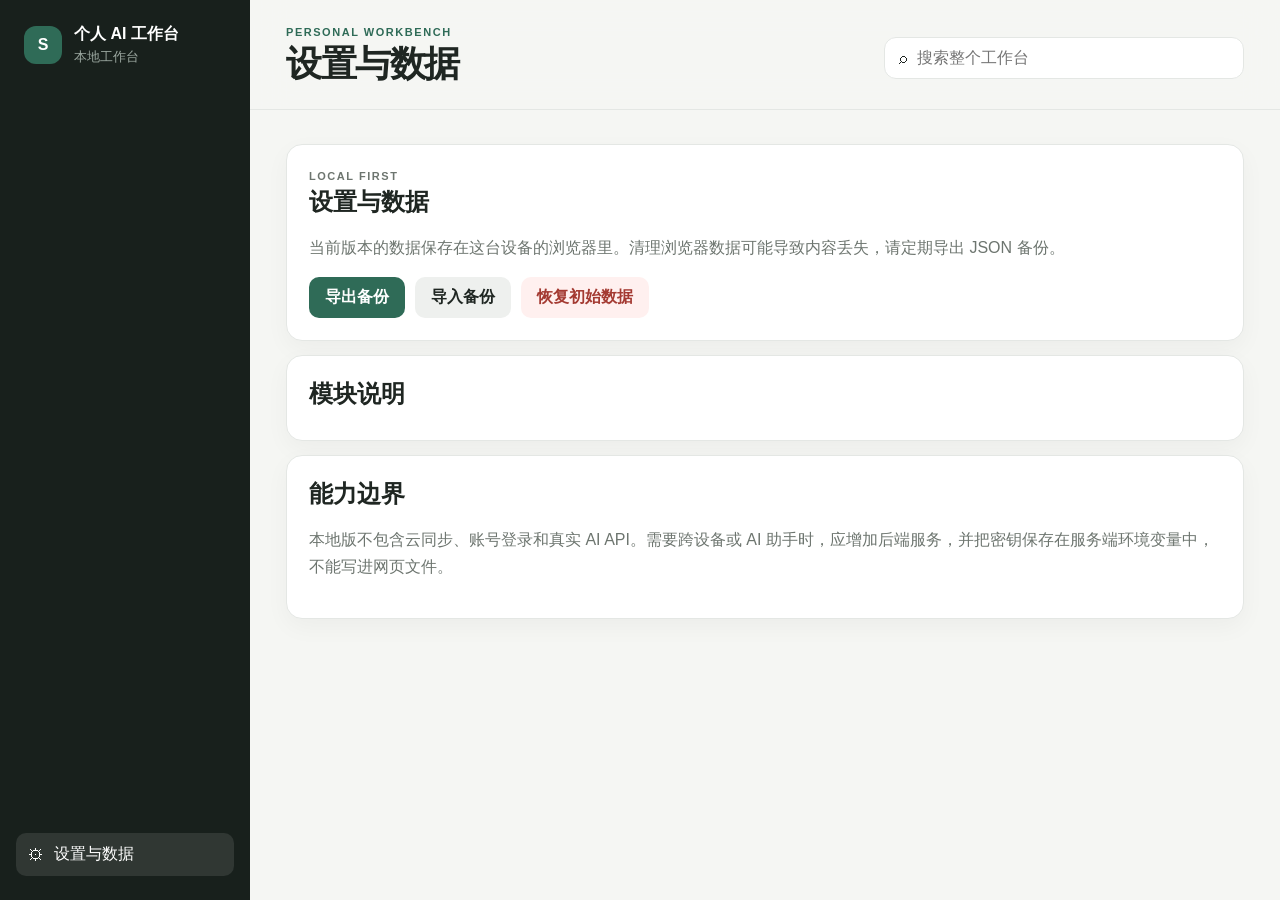
==== skills/shengjiang-workbench/assets/runtime/index.html @ fe2331db "add shengjiang workbench skill" ====
<!doctype html>
<html lang="zh-CN">
  <head>
    <meta charset="utf-8" />
    <meta name="viewport" content="width=device-width, initial-scale=1" />
    <meta name="color-scheme" content="light" />
    <title>个人 AI 工作台</title>
    <link rel="stylesheet" href="./styles.css" />
  </head>
  <body>
    <div class="app-shell">
      <aside class="sidebar">
        <div class="brand">
          <span class="brand-mark">S</span>
          <div>
            <strong id="brandName">个人 AI 工作台</strong>
            <small id="brandOwner">本地工作台</small>
          </div>
        </div>
        <nav id="navigation" aria-label="工作台模块"></nav>
        <button class="nav-item subtle" type="button" data-route="settings">
          <span>⚙</span><span>设置与数据</span>
        </button>
      </aside>

      <main class="main">
        <header class="topbar">
          <button id="menuButton" class="icon-button menu-button" type="button" aria-label="打开菜单">☰</button>
          <div>
            <p class="eyebrow" id="personaLabel">PERSONAL WORKBENCH</p>
            <h1 id="pageTitle">今日</h1>
          </div>
          <label class="search">
            <span>⌕</span>
            <input id="globalSearch" type="search" placeholder="搜索整个工作台" />
          </label>
        </header>

        <section id="content" class="content" aria-live="polite"></section>
      </main>
    </div>

    <dialog id="composer">
      <form id="composerForm" method="dialog">
        <div class="dialog-heading">
          <div>
            <p class="eyebrow">NEW ITEM</p>
            <h2 id="composerTitle">新增内容</h2>
          </div>
          <button class="icon-button" type="button" data-close-dialog aria-label="关闭">×</button>
        </div>
        <input id="composerModule" type="hidden" />
        <label>
          标题
          <input id="itemTitle" name="title" required maxlength="120" placeholder="写清楚下一步要做什么" />
        </label>
        <label>
          补充说明
          <textarea id="itemNote" name="note" rows="4" maxlength="1000" placeholder="可以留空"></textarea>
        </label>
        <div class="dialog-actions">
          <button class="button secondary" type="button" data-close-dialog>取消</button>
          <button class="button primary" type="submit">保存</button>
        </div>
      </form>
    </dialog>

    <input id="importFile" type="file" accept="application/json,.json" hidden />
    <div id="toast" class="toast" role="status"></div>
    <script src="./config.js"></script>
    <script src="./app.js"></script>
  </body>
</html>
---- skills/shengjiang-workbench/assets/runtime/styles.css ----
:root {
  --accent: #2f6b57;
  --accent-soft: #e5f0eb;
  --ink: #1f2622;
  --muted: #6d756f;
  --line: #e4e7e4;
  --paper: #ffffff;
  --wash: #f5f6f3;
  --sidebar: #18201c;
  --shadow: 0 16px 45px rgba(28, 36, 31, 0.09);
  font-family: Inter, "SF Pro Display", "PingFang SC", "Microsoft YaHei", sans-serif;
}

* { box-sizing: border-box; }

body {
  margin: 0;
  background: var(--wash);
  color: var(--ink);
}

button, input, textarea { font: inherit; }
button { cursor: pointer; }

.app-shell {
  min-height: 100vh;
  display: grid;
  grid-template-columns: 250px minmax(0, 1fr);
}

.sidebar {
  position: sticky;
  top: 0;
  height: 100vh;
  padding: 24px 16px;
  background: var(--sidebar);
  color: #fff;
  display: flex;
  flex-direction: column;
  z-index: 20;
}

.brand {
  display: flex;
  align-items: center;
  gap: 12px;
  padding: 0 8px 26px;
}

.brand-mark {
  width: 38px;
  height: 38px;
  border-radius: 12px;
  display: grid;
  place-items: center;
  background: var(--accent);
  font-weight: 800;
}

.brand strong, .brand small { display: block; }
.brand strong { max-width: 155px; white-space: nowrap; overflow: hidden; text-overflow: ellipsis; }
.brand small { color: #9ca8a1; margin-top: 3px; }

#navigation { display: grid; gap: 5px; flex: 1; align-content: start; }

.nav-item {
  width: 100%;
  border: 0;
  border-radius: 10px;
  padding: 11px 12px;
  display: flex;
  align-items: center;
  gap: 10px;
  color: #bcc6c0;
  background: transparent;
  text-align: left;
}

.nav-item:hover, .nav-item.active { color: #fff; background: rgba(255, 255, 255, 0.1); }
.nav-item.subtle { margin-top: 8px; }

.main { min-width: 0; }

.topbar {
  min-height: 108px;
  padding: 26px 36px 20px;
  display: flex;
  align-items: center;
  gap: 24px;
  border-bottom: 1px solid var(--line);
  background: rgba(245, 246, 243, 0.92);
  backdrop-filter: blur(18px);
  position: sticky;
  top: 0;
  z-index: 10;
}

.topbar h1 { margin: 2px 0 0; font-size: clamp(24px, 3vw, 36px); letter-spacing: -0.04em; }
.eyebrow { margin: 0; color: var(--accent); font-size: 11px; font-weight: 800; letter-spacing: 0.14em; }

.search {
  margin-left: auto;
  width: min(360px, 42vw);
  display: flex;
  align-items: center;
  gap: 8px;
  padding: 10px 14px;
  border: 1px solid var(--line);
  border-radius: 12px;
  background: var(--paper);
}

.search input { width: 100%; border: 0; outline: 0; background: transparent; }
.content { padding: 34px 36px 60px; max-width: 1320px; margin: 0 auto; }

.hero {
  border-radius: 22px;
  padding: clamp(24px, 5vw, 48px);
  color: #fff;
  background:
    radial-gradient(circle at 88% 10%, rgba(255,255,255,.16), transparent 34%),
    linear-gradient(135deg, var(--accent), #213f34);
  box-shadow: var(--shadow);
}

.hero h2 { max-width: 760px; margin: 12px 0; font-size: clamp(30px, 5vw, 54px); line-height: 1.02; letter-spacing: -0.055em; }
.hero p { max-width: 760px; margin: 0; color: rgba(255,255,255,.76); line-height: 1.7; }

.stats {
  margin: 22px 0;
  display: grid;
  grid-template-columns: repeat(3, minmax(0, 1fr));
  gap: 14px;
}

.stat, .panel, .card {
  border: 1px solid var(--line);
  border-radius: 16px;
  background: var(--paper);
  box-shadow: 0 8px 24px rgba(28, 36, 31, 0.04);
}

.stat { padding: 20px; }
.stat strong { display: block; margin-bottom: 4px; font-size: 28px; letter-spacing: -0.04em; }
.stat span { color: var(--muted); font-size: 13px; }

.section-heading {
  margin: 32px 0 14px;
  display: flex;
  justify-content: space-between;
  align-items: end;
  gap: 14px;
}

.section-heading h2 { margin: 0 0 5px; font-size: 22px; letter-spacing: -0.03em; }
.section-heading p { margin: 0; color: var(--muted); }
.button { border: 0; border-radius: 10px; padding: 10px 16px; font-weight: 700; }
.button.primary { background: var(--accent); color: #fff; }
.button.secondary { background: #eef0ee; color: var(--ink); }
.button.danger { background: #fff0ef; color: #a43a32; }

.grid { display: grid; grid-template-columns: repeat(2, minmax(0, 1fr)); gap: 14px; }
.card { padding: 18px; position: relative; }
.card h3 { margin: 0 34px 8px 0; font-size: 16px; }
.card p { margin: 0; color: var(--muted); line-height: 1.6; white-space: pre-wrap; }
.card-meta { display: flex; gap: 8px; margin-top: 14px; align-items: center; flex-wrap: wrap; }

.status {
  border: 0;
  border-radius: 999px;
  padding: 5px 10px;
  color: var(--accent);
  background: var(--accent-soft);
  font-size: 12px;
  font-weight: 800;
}

.delete {
  position: absolute;
  top: 13px;
  right: 13px;
  width: 30px;
  height: 30px;
  border: 0;
  border-radius: 50%;
  color: var(--muted);
  background: transparent;
}
.delete:hover { color: #a43a32; background: #fff0ef; }

.empty {
  padding: 48px 24px;
  border: 1px dashed #cfd5d0;
  border-radius: 18px;
  text-align: center;
  color: var(--muted);
  background: rgba(255,255,255,.5);
}

.panel { padding: 22px; margin-bottom: 14px; }
.panel h2 { margin: 0 0 8px; }
.panel p { color: var(--muted); line-height: 1.7; }
.panel-actions { display: flex; flex-wrap: wrap; gap: 10px; margin-top: 16px; }

.module-links { display: grid; gap: 10px; }
.module-link {
  display: flex;
  align-items: center;
  justify-content: space-between;
  gap: 12px;
  padding: 14px 16px;
  border: 1px solid var(--line);
  border-radius: 12px;
  background: #fff;
}
.module-link button { border: 0; background: transparent; color: var(--accent); font-weight: 800; }

.icon-button {
  width: 36px;
  height: 36px;
  border: 0;
  border-radius: 10px;
  display: grid;
  place-items: center;
  color: var(--ink);
  background: #eef0ee;
}
.menu-button { display: none; }

dialog {
  width: min(520px, calc(100vw - 32px));
  border: 0;
  border-radius: 18px;
  padding: 0;
  box-shadow: 0 24px 80px rgba(0,0,0,.22);
}
dialog::backdrop { background: rgba(15, 20, 17, .52); backdrop-filter: blur(5px); }
dialog form { padding: 24px; }
.dialog-heading { display: flex; justify-content: space-between; margin-bottom: 20px; }
.dialog-heading h2 { margin: 5px 0 0; }
dialog label { display: grid; gap: 7px; margin: 14px 0; font-size: 13px; font-weight: 700; }
dialog input, dialog textarea { width: 100%; border: 1px solid var(--line); border-radius: 10px; padding: 11px 12px; outline: 0; resize: vertical; }
dialog input:focus, dialog textarea:focus { border-color: var(--accent); box-shadow: 0 0 0 3px var(--accent-soft); }
.dialog-actions { display: flex; justify-content: flex-end; gap: 10px; margin-top: 20px; }

.toast {
  position: fixed;
  right: 24px;
  bottom: 24px;
  transform: translateY(20px);
  opacity: 0;
  pointer-events: none;
  padding: 11px 15px;
  border-radius: 10px;
  color: #fff;
  background: #18201c;
  transition: .2s ease;
  z-index: 50;
}
.toast.show { transform: translateY(0); opacity: 1; }

@media (max-width: 820px) {
  .app-shell { grid-template-columns: 1fr; }
  .sidebar {
    position: fixed;
    left: 0;
    transform: translateX(-102%);
    width: min(290px, 84vw);
    transition: transform .22s ease;
    box-shadow: 20px 0 60px rgba(0,0,0,.2);
  }
  body.menu-open .sidebar { transform: translateX(0); }
  .menu-button { display: grid; }
  .topbar { padding: 18px 18px 14px; min-height: 88px; gap: 12px; }
  .search { width: auto; flex: 1; }
  .search input { min-width: 0; }
  .content { padding: 22px 18px 44px; }
  .grid, .stats { grid-template-columns: 1fr; }
  .hero { border-radius: 18px; }
}

@media (max-width: 520px) {
  .topbar > div { display: none; }
  .search { margin-left: 0; }
  .section-heading { align-items: stretch; flex-direction: column; }
  .section-heading .button { width: 100%; }
}
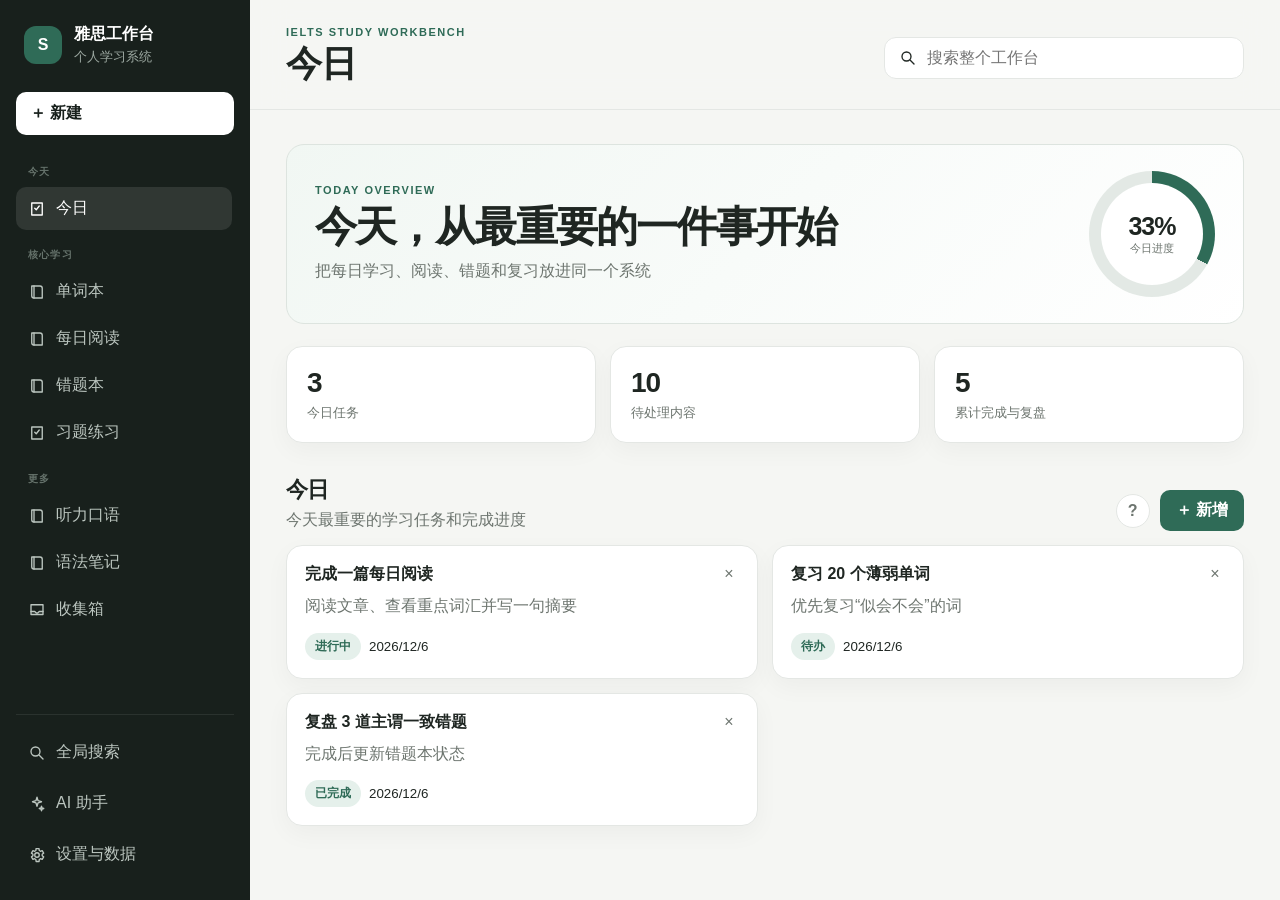
==== commit 7fcf6416: "match benchmark workbench flow" ====
--- a/skills/shengjiang-workbench/assets/runtime/index.html
+++ b/skills/shengjiang-workbench/assets/runtime/index.html
@@ -17,10 +17,19 @@
             <small id="brandOwner">本地工作台</small>
           </div>
         </div>
+        <button class="sidebar-new" type="button" data-add-active>＋ 新建</button>
         <nav id="navigation" aria-label="工作台模块"></nav>
-        <button class="nav-item subtle" type="button" data-route="settings">
-          <span>⚙</span><span>设置与数据</span>
-        </button>
+        <nav class="utility-navigation" aria-label="工作台工具">
+          <button class="nav-item subtle" type="button" data-route="search">
+            <span><svg class="line-icon" viewBox="0 0 24 24" aria-hidden="true"><circle cx="10" cy="10" r="6"/><path d="m15 15 5 5"/></svg></span><span>全局搜索</span>
+          </button>
+          <button class="nav-item subtle" type="button" data-route="assistant">
+            <span><svg class="line-icon" viewBox="0 0 24 24" aria-hidden="true"><path d="m12 3 1.4 4.6L18 9l-4.6 1.4L12 15l-1.4-4.6L6 9l4.6-1.4z"/><path d="m18 15 .7 2.3L21 18l-2.3.7L18 21l-.7-2.3L15 18l2.3-.7z"/></svg></span><span>AI 助手</span>
+          </button>
+          <button class="nav-item subtle" type="button" data-route="settings">
+            <span><svg class="line-icon" viewBox="0 0 24 24" aria-hidden="true"><circle cx="12" cy="12" r="3"/><path d="M19 12a7 7 0 0 0-.1-1l2-1.5-2-3.4-2.4 1A7 7 0 0 0 15 6l-.3-2.6h-4L10.5 6A7 7 0 0 0 9 7.1l-2.4-1-2 3.4 2 1.5a7 7 0 0 0 0 2l-2 1.5 2 3.4 2.4-1A7 7 0 0 0 10.5 18l.3 2.6h4L15 18a7 7 0 0 0 1.5-1.1l2.4 1 2-3.4-2-1.5a7 7 0 0 0 .1-1z"/></svg></span><span>设置与数据</span>
+          </button>
+        </nav>
       </aside>
 
       <main class="main">
@@ -31,7 +40,7 @@
             <h1 id="pageTitle">今日</h1>
           </div>
           <label class="search">
-            <span>⌕</span>
+            <span><svg class="line-icon" viewBox="0 0 24 24" aria-hidden="true"><circle cx="10" cy="10" r="6"/><path d="m15 15 5 5"/></svg></span>
             <input id="globalSearch" type="search" placeholder="搜索整个工作台" />
           </label>
         </header>
@@ -39,6 +48,8 @@
         <section id="content" class="content" aria-live="polite"></section>
       </main>
     </div>
+
+    <nav id="mobileNavigation" class="mobile-navigation" aria-label="手机端导航"></nav>
 
     <dialog id="composer">
       <form id="composerForm" method="dialog">
--- a/skills/shengjiang-workbench/assets/runtime/styles.css
+++ b/skills/shengjiang-workbench/assets/runtime/styles.css
@@ -22,6 +22,17 @@
 button, input, textarea { font: inherit; }
 button { cursor: pointer; }
 
+.line-icon {
+  width: 18px;
+  height: 18px;
+  display: block;
+  fill: none;
+  stroke: currentColor;
+  stroke-width: 1.8;
+  stroke-linecap: round;
+  stroke-linejoin: round;
+}
+
 .app-shell {
   min-height: 100vh;
   display: grid;
@@ -61,7 +72,39 @@
 .brand strong { max-width: 155px; white-space: nowrap; overflow: hidden; text-overflow: ellipsis; }
 .brand small { color: #9ca8a1; margin-top: 3px; }
 
-#navigation { display: grid; gap: 5px; flex: 1; align-content: start; }
+.sidebar-new {
+  width: 100%;
+  margin-bottom: 16px;
+  padding: 11px 14px;
+  border: 0;
+  border-radius: 10px;
+  color: var(--sidebar);
+  background: #fff;
+  font-weight: 800;
+  text-align: left;
+}
+
+#navigation {
+  display: grid;
+  gap: 4px;
+  flex: 1;
+  align-content: start;
+  overflow-y: auto;
+  padding-right: 2px;
+}
+
+.nav-group {
+  margin: 14px 12px 4px;
+  color: #66736c;
+  font-size: 10px;
+  font-weight: 800;
+  letter-spacing: .12em;
+}
+
+.utility-navigation {
+  padding-top: 8px;
+  border-top: 1px solid rgba(255,255,255,.08);
+}
 
 .nav-item {
   width: 100%;
@@ -113,6 +156,55 @@
 .search input { width: 100%; border: 0; outline: 0; background: transparent; }
 .content { padding: 34px 36px 60px; max-width: 1320px; margin: 0 auto; }
 
+.dashboard-head {
+  padding: 26px 28px;
+  border: 1px solid #dde4df;
+  border-radius: 18px;
+  display: flex;
+  align-items: center;
+  justify-content: space-between;
+  gap: 24px;
+  background: linear-gradient(135deg, #f1f7f3, #fff);
+}
+
+.dashboard-head h2 {
+  max-width: 720px;
+  margin: 8px 0;
+  font-size: clamp(26px, 4vw, 42px);
+  line-height: 1.08;
+  letter-spacing: -.045em;
+}
+
+.dashboard-head p:last-child {
+  margin: 0;
+  color: var(--muted);
+  line-height: 1.7;
+}
+
+.progress-ring {
+  --progress: 0deg;
+  flex: 0 0 auto;
+  width: 126px;
+  height: 126px;
+  padding: 12px;
+  border-radius: 50%;
+  background: conic-gradient(var(--accent) var(--progress), #e3e9e5 0);
+}
+
+.progress-ring > div {
+  width: 100%;
+  height: 100%;
+  display: grid;
+  place-content: center;
+  text-align: center;
+  border-radius: 50%;
+  background: #fff;
+}
+
+.progress-ring strong, .progress-ring span { display: block; }
+.progress-ring strong { font-size: 25px; letter-spacing: -.04em; }
+.progress-ring span { color: var(--muted); font-size: 11px; }
+
 .hero {
   border-radius: 22px;
   padding: clamp(24px, 5vw, 48px);
@@ -154,6 +246,17 @@
 
 .section-heading h2 { margin: 0 0 5px; font-size: 22px; letter-spacing: -0.03em; }
 .section-heading p { margin: 0; color: var(--muted); }
+.heading-actions { display: flex; align-items: center; gap: 10px; }
+.help-button {
+  width: 34px;
+  height: 34px;
+  border: 1px solid var(--line);
+  border-radius: 50%;
+  color: var(--muted);
+  background: #fff;
+  font-weight: 800;
+}
+.help-button:hover { color: var(--accent); border-color: var(--accent); }
 .button { border: 0; border-radius: 10px; padding: 10px 16px; font-weight: 700; }
 .button.primary { background: var(--accent); color: #fff; }
 .button.secondary { background: #eef0ee; color: var(--ink); }
@@ -214,6 +317,81 @@
   background: #fff;
 }
 .module-link button { border: 0; background: transparent; color: var(--accent); font-weight: 800; }
+
+.module-badge {
+  display: inline-flex;
+  margin-bottom: 12px;
+  padding: 4px 8px;
+  border-radius: 999px;
+  color: var(--accent);
+  background: var(--accent-soft);
+  font-size: 11px;
+  font-weight: 800;
+}
+
+.assistant-hero {
+  margin-bottom: 16px;
+  padding: 42px;
+  border-radius: 20px;
+  color: #fff;
+  text-align: center;
+  background:
+    radial-gradient(circle at 50% 0, rgba(255,255,255,.18), transparent 36%),
+    linear-gradient(135deg, #17221d, #2f6b57);
+}
+
+.assistant-mark {
+  width: 54px;
+  height: 54px;
+  margin: 0 auto 18px;
+  display: grid;
+  place-items: center;
+  border-radius: 17px;
+  color: var(--accent);
+  background: #fff;
+  font-size: 26px;
+}
+
+.assistant-hero .eyebrow { color: #bfe0d2; }
+.assistant-hero h2 { margin: 8px 0; font-size: clamp(28px, 4vw, 44px); }
+.assistant-hero p:last-child { max-width: 720px; margin: 0 auto; color: rgba(255,255,255,.72); line-height: 1.7; }
+
+.prompt-grid {
+  margin: 16px 0;
+  display: grid;
+  grid-template-columns: repeat(2, minmax(0, 1fr));
+  gap: 10px;
+}
+
+.prompt-grid button {
+  min-height: 72px;
+  padding: 14px;
+  border: 1px solid var(--line);
+  border-radius: 12px;
+  color: var(--ink);
+  background: #fafbfa;
+  text-align: left;
+}
+.prompt-grid button:hover { border-color: var(--accent); background: var(--accent-soft); }
+
+.assistant-input {
+  display: grid;
+  gap: 10px;
+  margin-top: 16px;
+}
+
+.assistant-input textarea {
+  width: 100%;
+  padding: 14px;
+  border: 1px solid var(--line);
+  border-radius: 12px;
+  resize: vertical;
+}
+
+.assistant-input .button { justify-self: end; }
+.security-note { font-size: 12px; }
+
+.mobile-navigation { display: none; }
 
 .icon-button {
   width: 36px;
@@ -274,9 +452,43 @@
   .topbar { padding: 18px 18px 14px; min-height: 88px; gap: 12px; }
   .search { width: auto; flex: 1; }
   .search input { min-width: 0; }
-  .content { padding: 22px 18px 44px; }
+  .content { padding: 22px 18px 100px; }
   .grid, .stats { grid-template-columns: 1fr; }
   .hero { border-radius: 18px; }
+  .dashboard-head { align-items: flex-start; }
+  .progress-ring { width: 94px; height: 94px; padding: 9px; }
+  .progress-ring strong { font-size: 19px; }
+  .mobile-navigation {
+    position: fixed;
+    left: 12px;
+    right: 12px;
+    bottom: 12px;
+    z-index: 30;
+    min-height: 66px;
+    display: grid;
+    grid-auto-flow: column;
+    grid-auto-columns: 1fr;
+    align-items: center;
+    padding: 7px;
+    border: 1px solid rgba(255,255,255,.1);
+    border-radius: 18px;
+    background: rgba(24, 32, 28, .96);
+    box-shadow: 0 18px 50px rgba(0,0,0,.25);
+    backdrop-filter: blur(18px);
+  }
+  .mobile-navigation button {
+    min-width: 0;
+    padding: 6px 4px;
+    border: 0;
+    border-radius: 11px;
+    color: #9da8a1;
+    background: transparent;
+  }
+  .mobile-navigation button span,
+  .mobile-navigation button small { display: block; }
+  .mobile-navigation button span { margin-bottom: 3px; font-size: 18px; }
+  .mobile-navigation button small { overflow: hidden; text-overflow: ellipsis; white-space: nowrap; font-size: 10px; }
+  .mobile-navigation button.active { color: #fff; background: rgba(255,255,255,.11); }
 }
 
 @media (max-width: 520px) {
@@ -284,4 +496,8 @@
   .search { margin-left: 0; }
   .section-heading { align-items: stretch; flex-direction: column; }
   .section-heading .button { width: 100%; }
-}
+  .dashboard-head { display: grid; }
+  .progress-ring { grid-row: 1; }
+  .prompt-grid { grid-template-columns: 1fr; }
+  .assistant-hero { padding: 30px 20px; }
+}
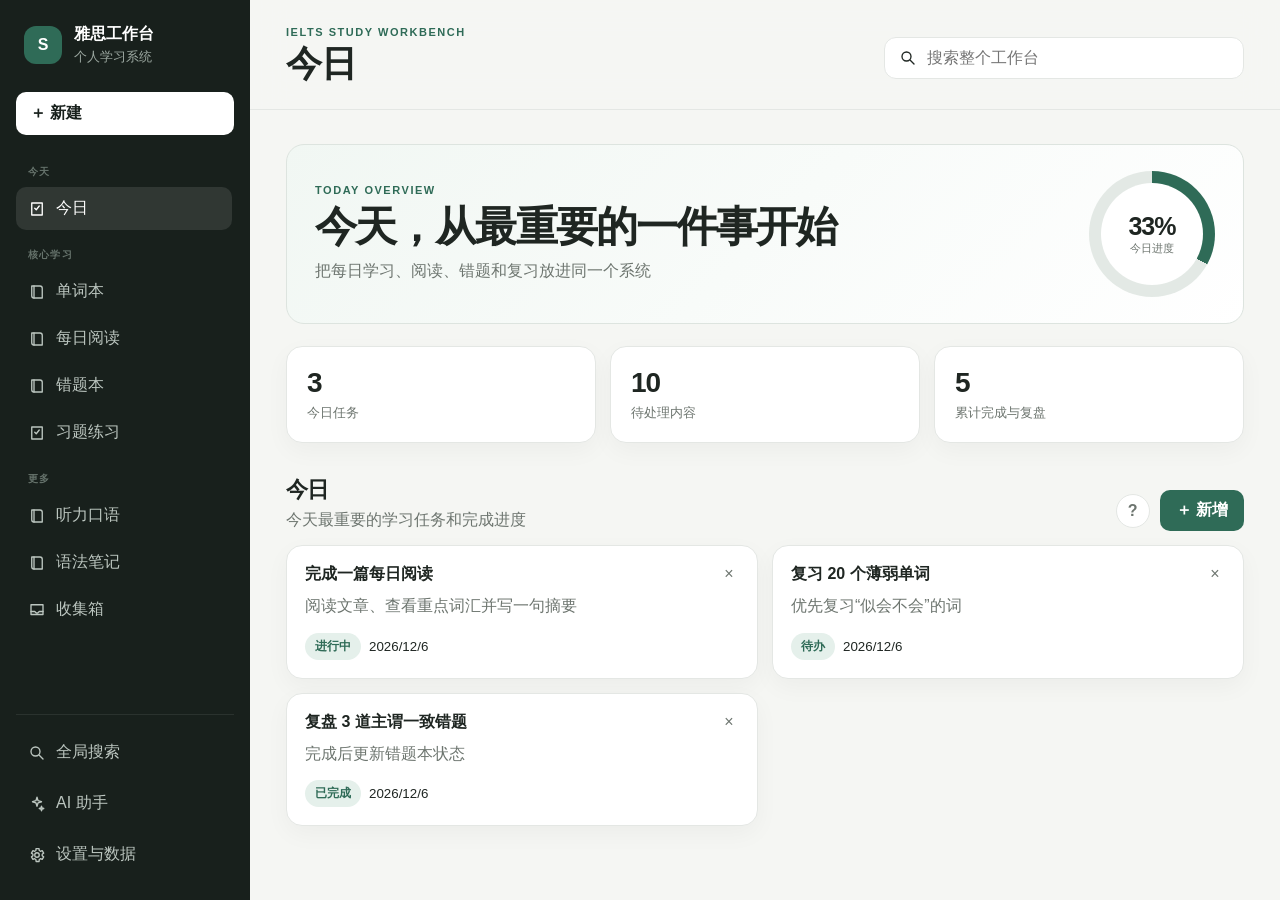
==== commit 07f1af41: "make personal workbench fit daily life" ====
--- a/skills/shengjiang-workbench/assets/runtime/index.html
+++ b/skills/shengjiang-workbench/assets/runtime/index.html
@@ -69,6 +69,10 @@
           补充说明
           <textarea id="itemNote" name="note" rows="4" maxlength="1000" placeholder="可以留空"></textarea>
         </label>
+        <label id="itemDateField" hidden>
+          日期
+          <input id="itemDate" name="date" type="date" />
+        </label>
         <div class="dialog-actions">
           <button class="button secondary" type="button" data-close-dialog>取消</button>
           <button class="button primary" type="submit">保存</button>
